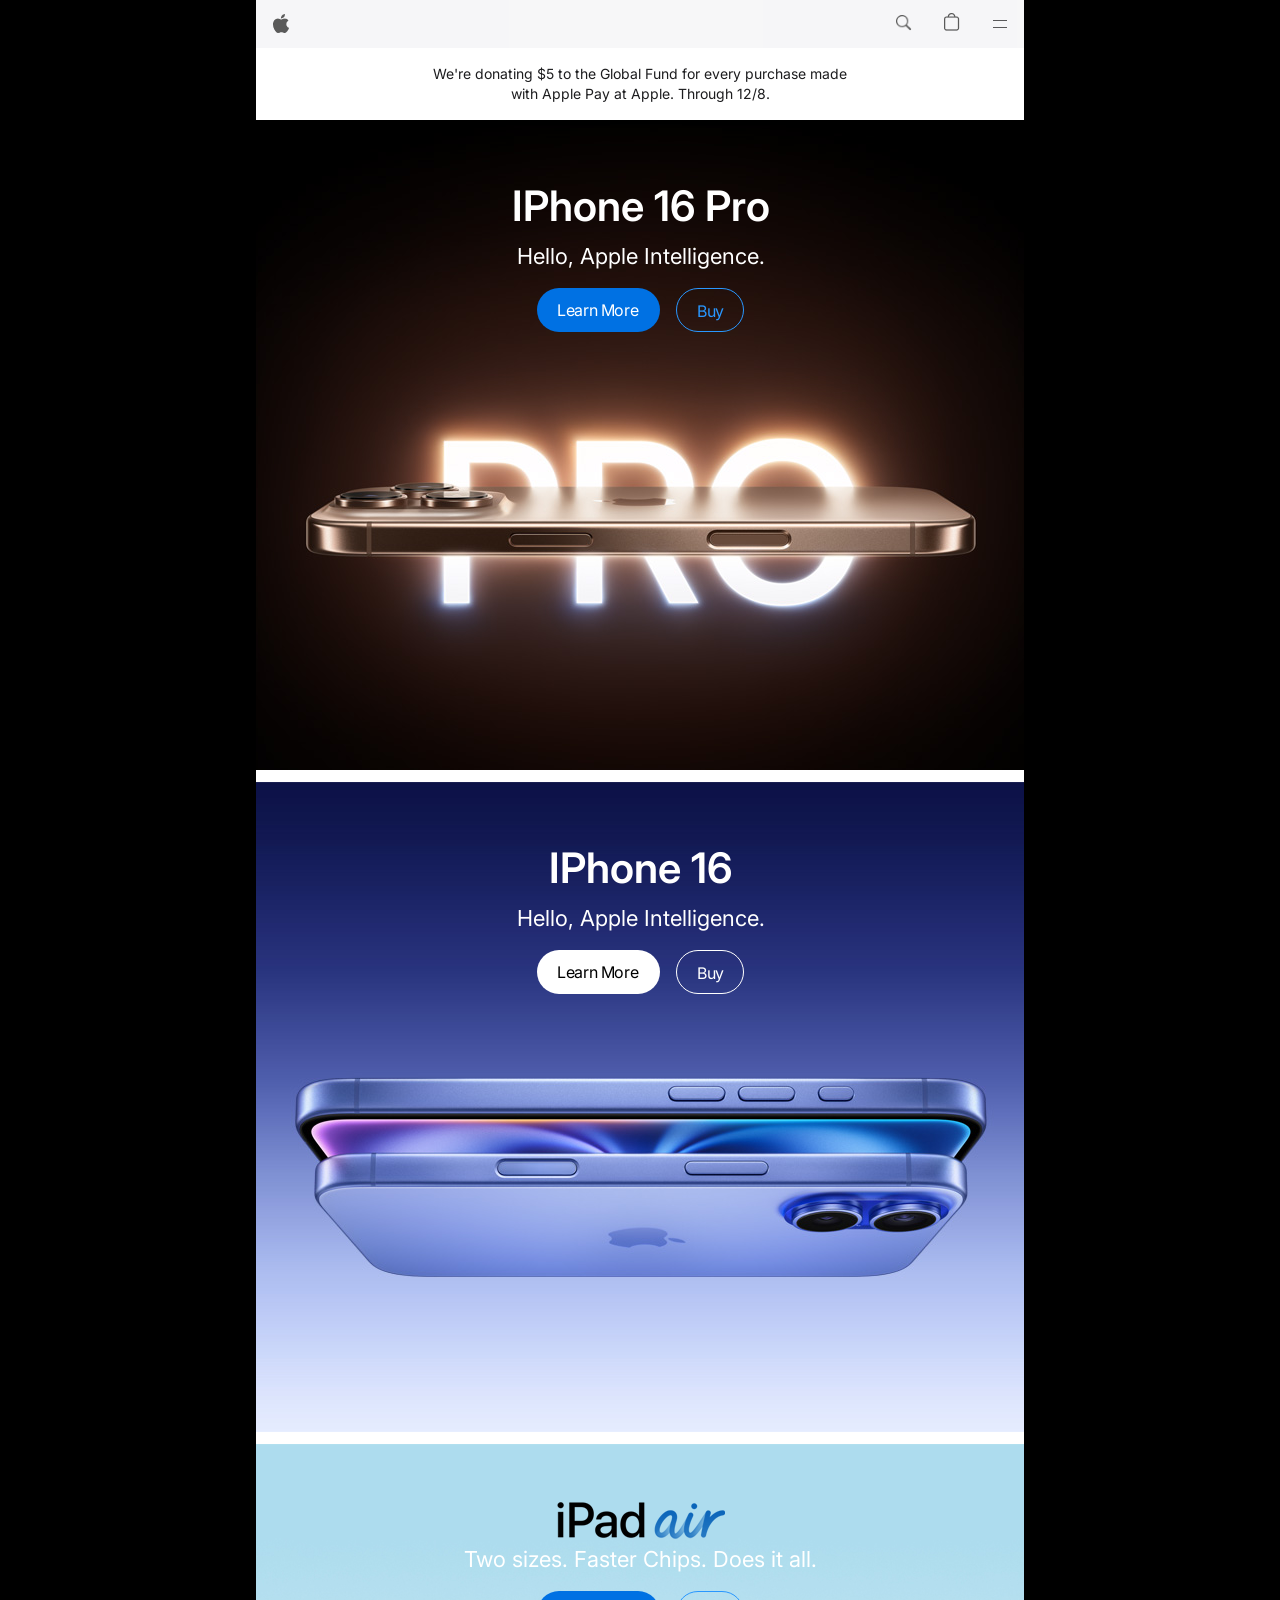
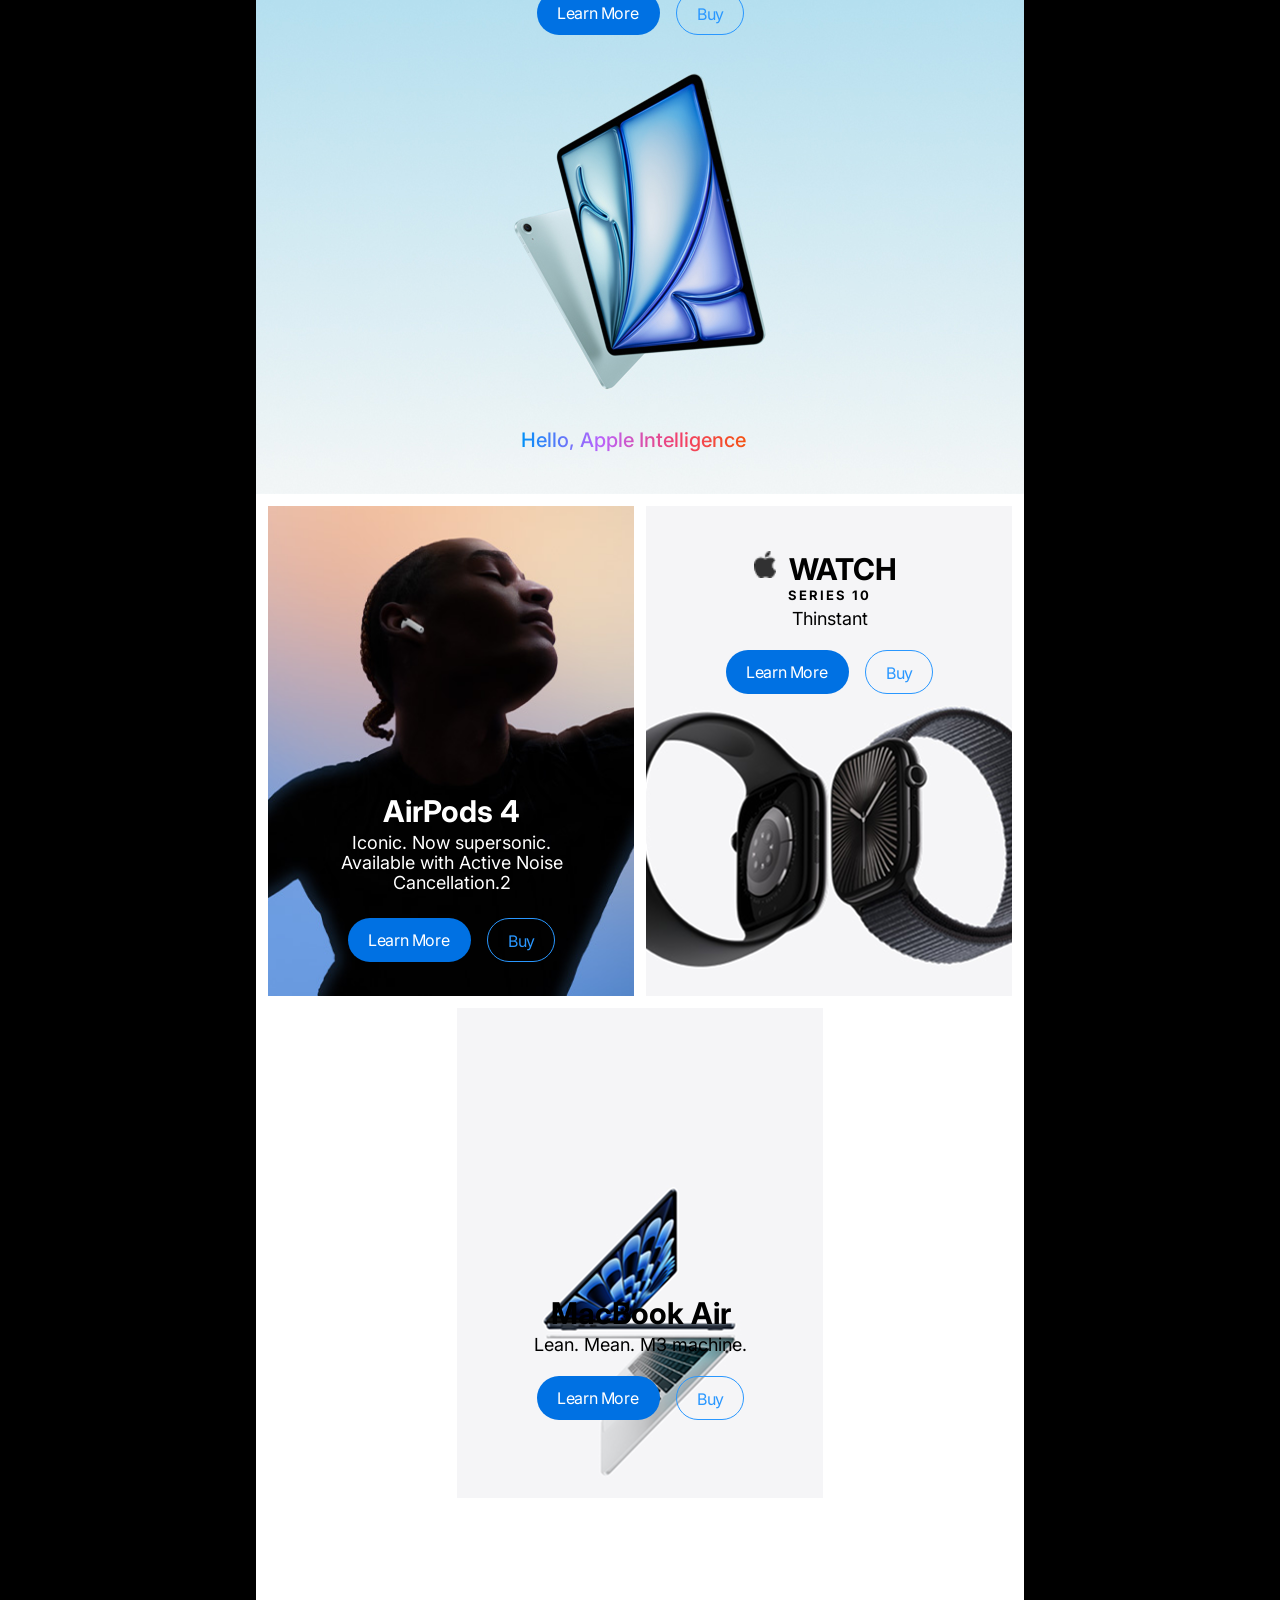
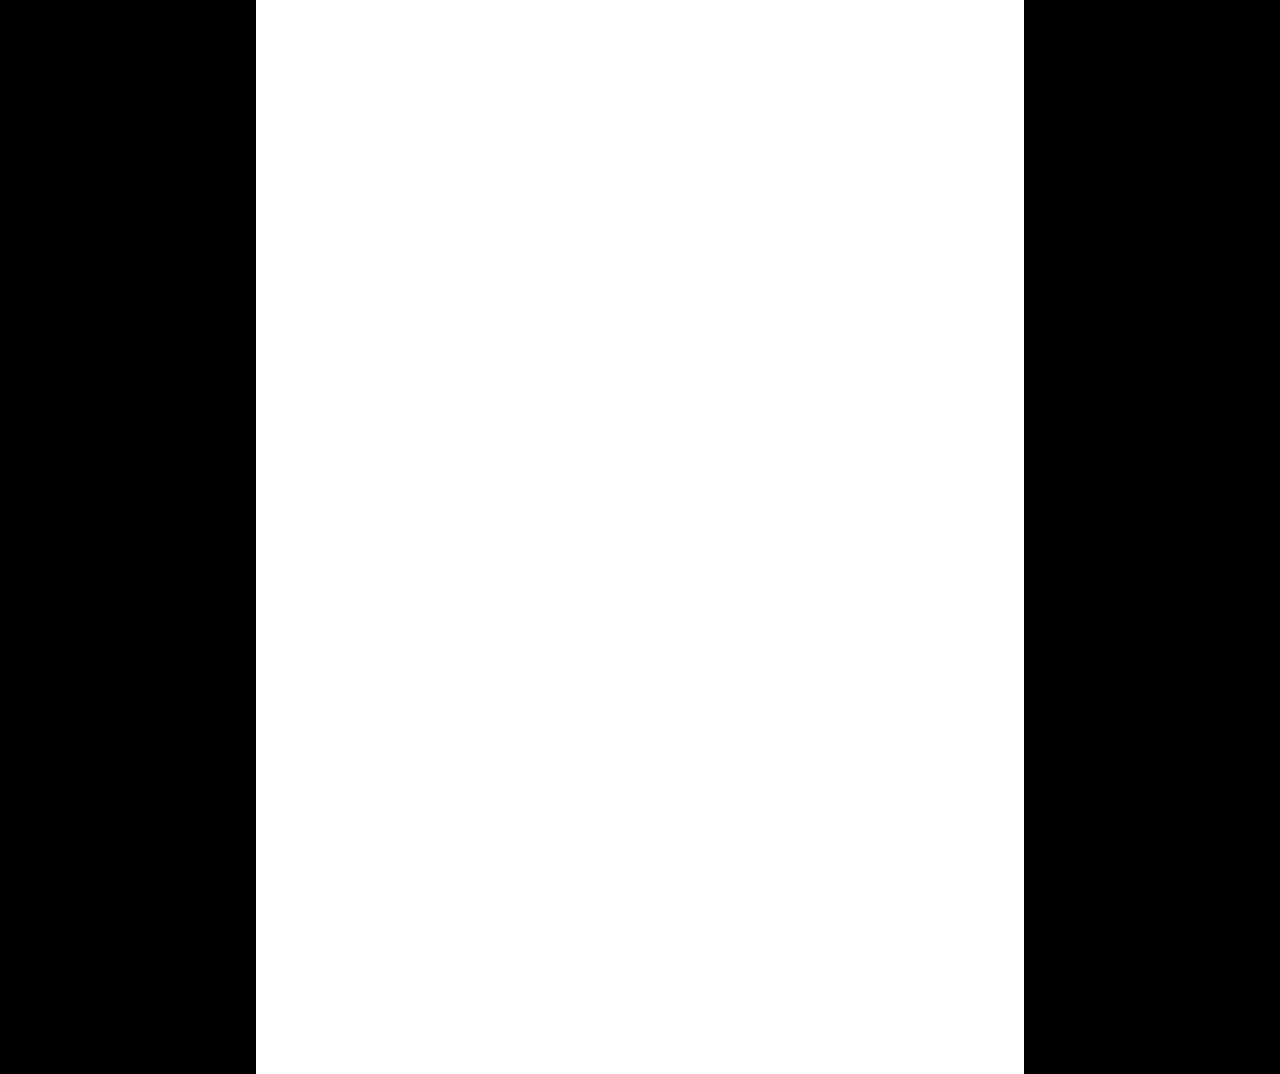
==== 768Tablet/index.html @ d5fe7b8f "first commit" ====
<!DOCTYPE html>
<html lang="en">
  <head>
    <link rel="stylesheet" href="./style.css" />
    <title>Apple Web Tablet</title>
  </head>
  <body>
    <div class="black">
      <div class="tablet">
        <div class="navglobal">
          <div class="overlay">
            <div class="buttonmenu">
              <div class="svg1">
                <div class="breadtop"></div>
                <div class="breadbottom"></div>
              </div>
            </div>
            <div class="buttonsearch">
              <div class="svg2">
                <img class="search" src="./search.png" alt="search" />
              </div>
            </div>
            <div class="buttonlogo">
              <div class="svg3">
                <img class="apple" src="./apple.png" alt="Apple" />
              </div>
            </div>
            <div class="item">
              <div class="buttonshop">
                <div class="svg4">
                  <img class="shop" src="./shop.png" alt="shop" />
                </div>
              </div>
            </div>
          </div>
        </div>
        <div class="section">
          <div class="frame20">
            <div class="frame19">
              <div class="were">
                We're donating $5 to the Global Fund for every purchase made
                with Apple Pay at Apple. Through 12/8.
              </div>
            </div>
          </div>
        </div>
        <div class="mainsection">
          <div class="home">
            <div class="background url1">
              <div class="frame1">
                <div class="frame2">
                  <div class="main1">IPhone 16 Pro</div>
                  <div class="main2">Hello, Apple Intelligence.</div>
                </div>
                <div class="buttons">
                  <div class="learnmore">
                    <div class="learn color1">Learn More</div>
                  </div>
                  <div class="buybutton">
                    <div class="buy color3">Buy</div>
                  </div>
                </div>
              </div>
              <div class="link"></div>
            </div>
            <div class="background url2">
              <div class="frame1">
                <div class="frame2">
                  <div class="main1">IPhone 16</div>
                  <div class="main2">Hello, Apple Intelligence.</div>
                </div>
                <div class="buttons">
                  <div class="learnmore colorl">
                    <div class="learn">Learn More</div>
                  </div>
                  <div class="buybutton colorb">
                    <div class="buy color2">Buy</div>
                  </div>
                </div>
              </div>
              <div class="link"></div>
            </div>
            <div class="background url3">
              <div class="colortext">Hello, Apple Intelligence</div>
              <div class="link">
                <div class="frame1">
                  <div class="frame2">
                    <div class="ipad"></div>
                    <div class="main2">
                      Two sizes. Faster Chips. Does it all.
                    </div>
                  </div>
                  <div class="buttons">
                    <div class="learnmore">
                      <div class="learn color1">Learn More</div>
                    </div>
                    <div class="buybutton">
                      <div class="buy color3">Buy</div>
                    </div>
                  </div>
                </div>
              </div>
            </div>
          </div>
          <div class="frame27">
            <div class="backgrounds urls1">
              <div class="frame24">
                <div class="frame241">
                  <div class="texts1 textscolor1">AirPods 4</div>
                  <div class="texts2 textscolor2">
                    Iconic. Now supersonic. Available with Active Noise
                    Cancellation.2
                  </div>
                </div>
                <div class="buttons">
                  <div class="learnmore">
                    <div class="learn color1">Learn More</div>
                  </div>
                  <div class="buybutton">
                    <div class="buy color3">Buy</div>
                  </div>
                </div>
              </div>
              <div class="links"></div>
            </div>
            <div class="backgrounds urls2">
              <div class="frame242">
                <div class="frame241">
                  <div class="frame4">
                    <div class="frame3">
                      <img class="watchlogo" src="./apple.png" alt="" />
                      <div class="texts1">WATCH</div>
                    </div>
                    <div class="series">SERIES 10</div>
                  </div>
                  <div class="texts2 textscolor3">Thinstant</div>
                </div>
                <div class="buttons">
                  <div class="learnmore">
                    <div class="learn color1">Learn More</div>
                  </div>
                  <div class="buybutton">
                    <div class="buy color3">Buy</div>
                  </div>
                </div>
              </div>
              <div class="links"></div>
            </div>
            <div class="backgrounds urls3">
              <div class="frame24">
                <div class="frame241">
                  <div class="texts1">MacBook Air</div>
                  <div class="texts2 textscolor3">Lean. Mean. M3 machine.</div>
                </div>
                <div class="buttons">
                  <div class="learnmore">
                    <div class="learn color1">Learn More</div>
                  </div>
                  <div class="buybutton">
                    <div class="buy color3">Buy</div>
                  </div>
                </div>
              </div>
              <div class="links"></div>
            </div>
          </div>
        </div>
        <div class="scroll"></div>
        <div class="tablist"></div>
        <div class="frame40"></div>
      </div>
    </div>
  </body>
</html>
---- 768Tablet/style.css ----
@import url("https://fonts.googleapis.com/css2?family=Inter:wght@100;200;300;400;500;600;700;800;900&display=swap");

* {
  margin: 0;
  padding: 0;
  box-sizing: border-box;
}

.black {
  display: flex;
  justify-content: center;
  background-color: black;
}

.tablet {
  display: flex;
  flex-direction: column;
  background-color: #ffffff;
  width: 768px;
  height: 4274px;
  gap: 12px;
}

.navglobal {
  position: relative;
  width: 768px;
  height: 48px;
  filter: blur(20);
}

.overlay {
  display: flex;
  width: 768px;
  height: 48px;
  background-color: #f5f5f7;
  opacity: 80%;
}

.buttonmenu {
  position: absolute;
  width: 48px;
  height: 48px;
  left: 720px;
  opacity: 80%;
}

.svg1 {
  position: absolute;
  width: 18px;
  height: 18px;
  top: 15px;
  left: 15px;
}

.breadtop {
  position: absolute;
  width: 14px;
  top: 5px;
  left: 2px;
  border-top: 1.2px solid black;
}

.breadbottom {
  position: absolute;
  width: 14px;
  top: 12px;
  left: 2px;
  border-top: 1.2px solid black;
}

.buttonsearch {
  position: absolute;
  width: 48px;
  height: 48px;
  left: 624px;
}

.svg2 {
  position: absolute;
  width: 17px;
  height: 48px;
  left: 15.5px;
}

.search {
  position: absolute;
  width: 16.05px;
  height: 16.03px;
  top: 15.46px;
  left: 0.45px;
}

.buttonlogo {
  width: 49px;
  height: 48px;
}

.svg3 {
  position: absolute;
  width: 18px;
  height: 48px;
  left: 16px;
}

.apple {
  position: absolute;
  width: 16px;
  height: 19px;
  top: 14px;
  left: 1px;
}

.item {
  position: absolute;
  width: 48px;
  height: 48px;
  left: 672px;
}

.buttonshop {
  width: 48px;
  height: 48px;
}

.svg4 {
  position: absolute;
  width: 17px;
  height: 48px;
  left: 15.5px;
}

.shop {
  position: absolute;
  width: 15.12px;
  height: 17.6px;
  top: 13.45px;
  left: 0.94px;
}

.section {
  display: flex;
  width: 768px;
  height: 48px;
  background-color: #ffffff;
}

.frame20 {
  display: flex;
  width: 768px;
  height: 48px;
  padding: 16px 10px;
  gap: 10px;
}

.frame19 {
  display: flex;
  justify-content: center;
  width: 768px;
  height: 16px;
  gap: 4px;
}

.were {
  display: flex;
  align-items: center;
  text-align: center;
  width: 444px;
  height: 16px;
  font-family: "inter";
  font-weight: 400;
  font-size: 14px;
  line-height: 20px;
  color: #1d1d1f;
}

.mainsection {
  display: flex;
  flex-direction: column;
  width: 768px;
  height: 3480px;
  gap: 12px;
}

.home {
  display: flex;
  flex-direction: column;
  width: 768px;
  height: 1974px;
  gap: 12px;
}

.background {
  position: relative;
  width: 768px;
  height: 650px;
  background-color: #f5f5f7;
  background-repeat: no-repeat;
  background-size: cover;
}

.url1 {
  background-image: url(./16pro.png);
}

.frame1 {
  display: flex;
  position: absolute;
  flex-direction: column;
  width: 405px;
  height: 75px;
  top: 56px;
  left: 182px;
  gap: 16px;
}

.frame2 {
  display: flex;
  align-items: center;
  flex-direction: column;
  width: 405px;
  height: 96px;
  gap: 4px;
}

.main1 {
  display: flex;
  justify-content: center;
  width: 405px;
  height: 60px;
  font-family: "inter";
  font-weight: 600;
  font-size: 42px;
  line-height: 60px;
  color: white;
}

.main2 {
  display: flex;
  justify-content: center;
  height: 405px;
  height: 32px;
  font-family: "inter";
  font-weight: 400;
  font-size: 22px;
  line-height: 32px;
  color: white;
}

.buttons {
  display: flex;
  justify-content: center;
  width: 100%;
  height: 44px;
  gap: 16px;
}

.learnmore {
  display: flex;
  width: 123px;
  height: 44px;
  padding: 12px 20px;
  gap: 10px;
  border-radius: 999px;
  background-color: #0071e3;
}

.colorl {
  background-color: white;
}

.color1 {
  color: white;
}

.learn {
  display: flex;
  width: 60000000px;
  height: 20px;
  font-family: "inter";
  font-weight: 400;
  font-size: 16px;
  line-height: 20px;
  letter-spacing: -0.37px;
}

.buybutton {
  display: flex;
  width: 68px;
  height: 44px;
  padding: 12px 20px;
  gap: 10px;
  border: 1px solid #2997ff;
  border-radius: 999px;
}

.colorb {
  border-color: white;
}

.color2 {
  color: white;
}

.color3 {
  color: #2997ff;
}

.buy {
  display: flex;
  width: 28px;
  height: 20px;
  font-family: "inter";
  font-weight: 400;
  font-size: 16px;
  line-height: 20px;
  letter-spacing: -0.37px;
}

.link {
  width: 768px;
  height: 650px;
}

.url2 {
  background-image: url(./16.png);
}

.url3 {
  background-image: url(./ipad.png);
}

.ipadair {
  width: 405px;
  height: 39px;
}

.ipad {
  background-image: url(./ipadair.png);
  background-repeat: no-repeat;
  height: 39px;
  width: 170px;
}

.colortext {
  display: flex;
  align-items: center;
  position: absolute;
  width: 238px;
  height: 24px;
  top: 584px;
  left: 265px;
  font-family: "inter";
  font-weight: 500;
  font-size: 20px;
  background: linear-gradient(to right, #0090f7, #ba62fc, #f2416b, #f55600);
  -webkit-background-clip: text;
  color: transparent;
}

.frame27 {
  display: flex;
  flex-wrap: wrap;
  justify-content: center;
  width: 768px;
  gap: 12px;
}

.backgrounds {
  position: relative;
  width: 366px;
  height: 490px;
  background-size: cover;
  background-repeat: no-repeat;
}

.frame24 {
  display: flex;
  flex-direction: column;
  width: 241px;
  height: 161px;
  gap: 16px;
  position: absolute;
  top: 287px;
  left: 63px;
}

.urls1 {
  background-image: url(./airpod.png);
}

.frame241 {
  display: flex;
  flex-direction: column;
  align-items: center;
  width: 241px;
  gap: 4px;
}

.texts1 {
  display: flex;
  justify-content: center;
  width: 200px;
  height: 36px;
  font-family: "inter";
  font-weight: 700;
  font-size: 30px;
  line-height: 36px;
}

.textscolor1 {
  color: white;
}

.texts2 {
  display: flex;
  justify-content: center;
  text-align: center;
  width: 241px;
  font-family: "inter";
  font-weight: 400;
  font-size: 18px;
  line-height: 20px;
  color: white;
}

.textscolor2 {
  color: white;
  height: 69px;
}

.textscolor3 {
  color: black;
  height: 25px;
}

.links {
  width: 366px;
  height: 490px;
}

.urls2 {
  background-image: url(./watch.png);
}

.frame242 {
  display: flex;
  flex-direction: column;
  width: 241px;
  height: 161px;
  gap: 16px;
  position: absolute;
  top: 45px;
  left: 63px;
}

.frame4 {
  display: flex;
  flex-direction: column;
  width: 152px;
  height: 54px;
  gap: 4px;
}

.frame3 {
  display: flex;
  width: 152px;
  height: 34px;
  gap: 4px;
}

.watchlogo {
  width: 22px;
  height: 27px;
}

.series {
  text-align: center;
  width: 152px;
  height: 16px;
  font-family: "inter";
  font-weight: 700;
  font-size: 13px;
  line-height: 100%;
  letter-spacing: 2px;
}

.urls3 {
  background-image: url(./macbook.png);
}
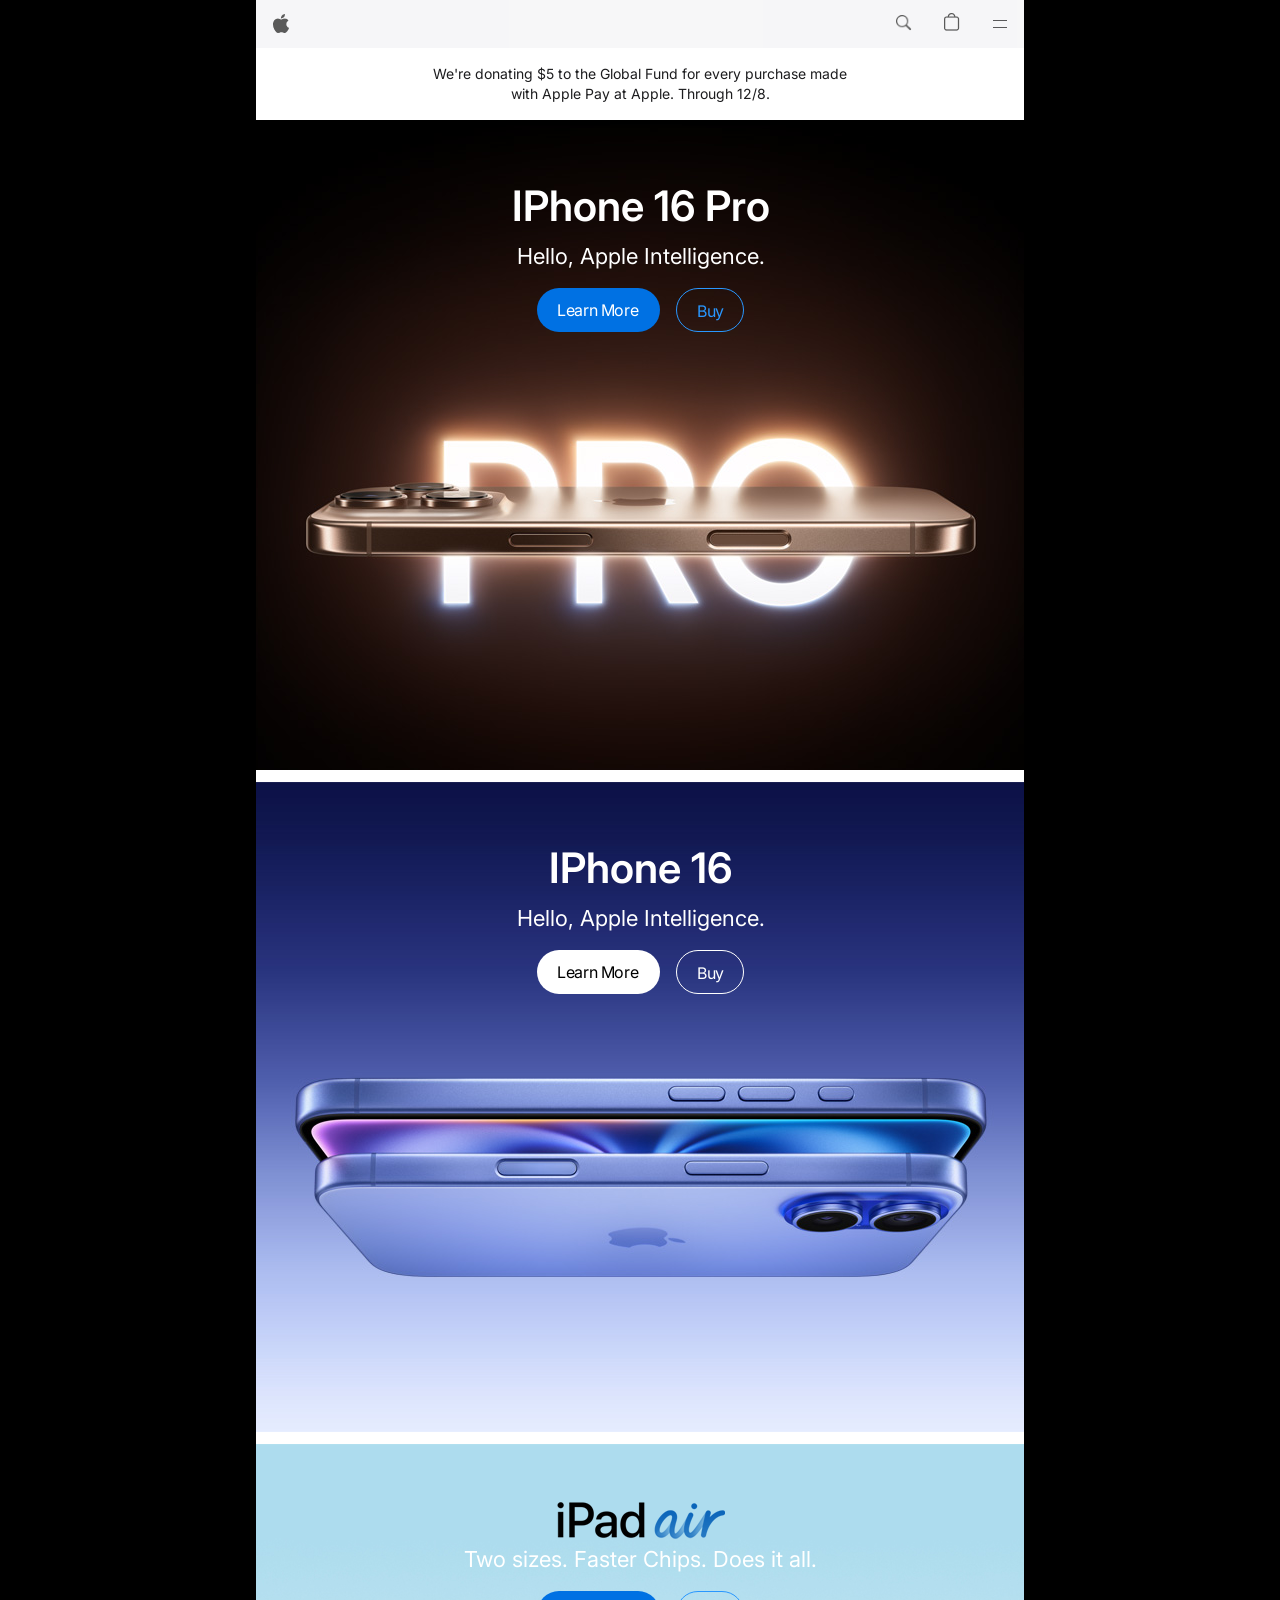
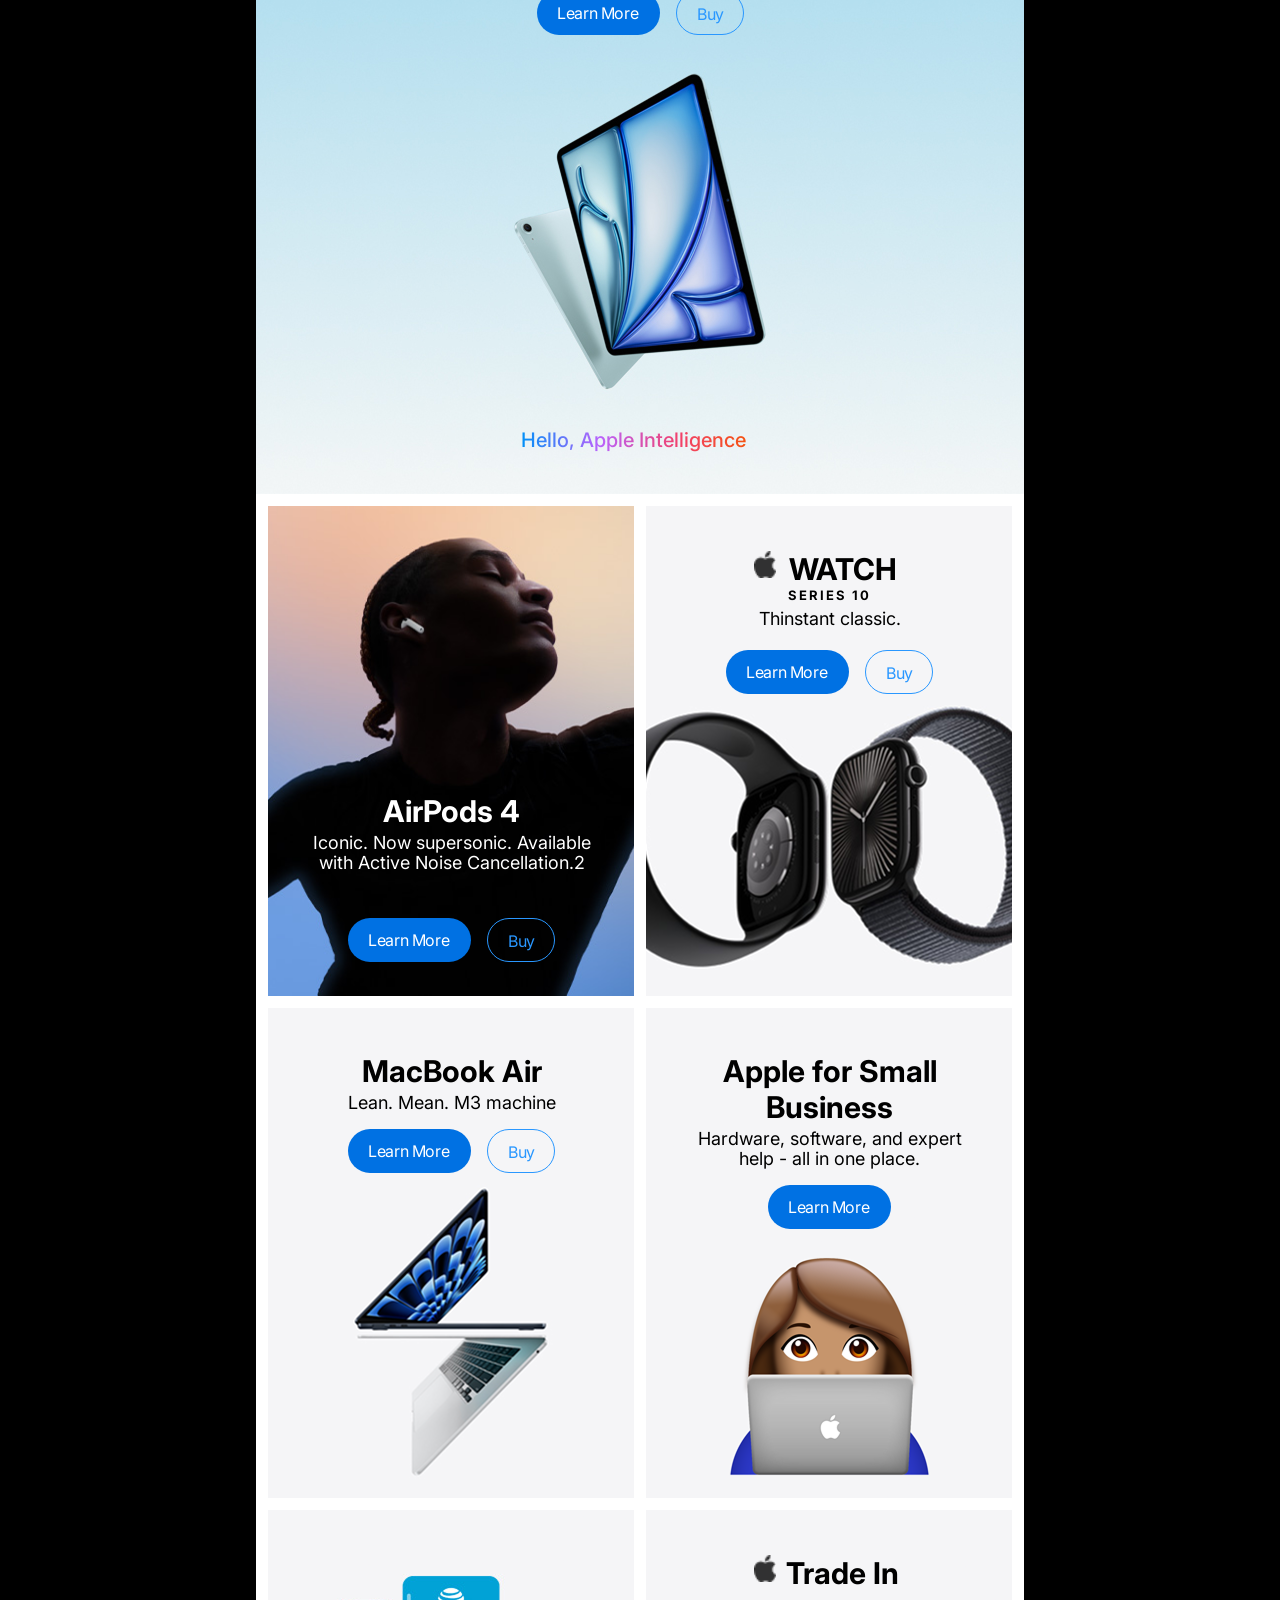
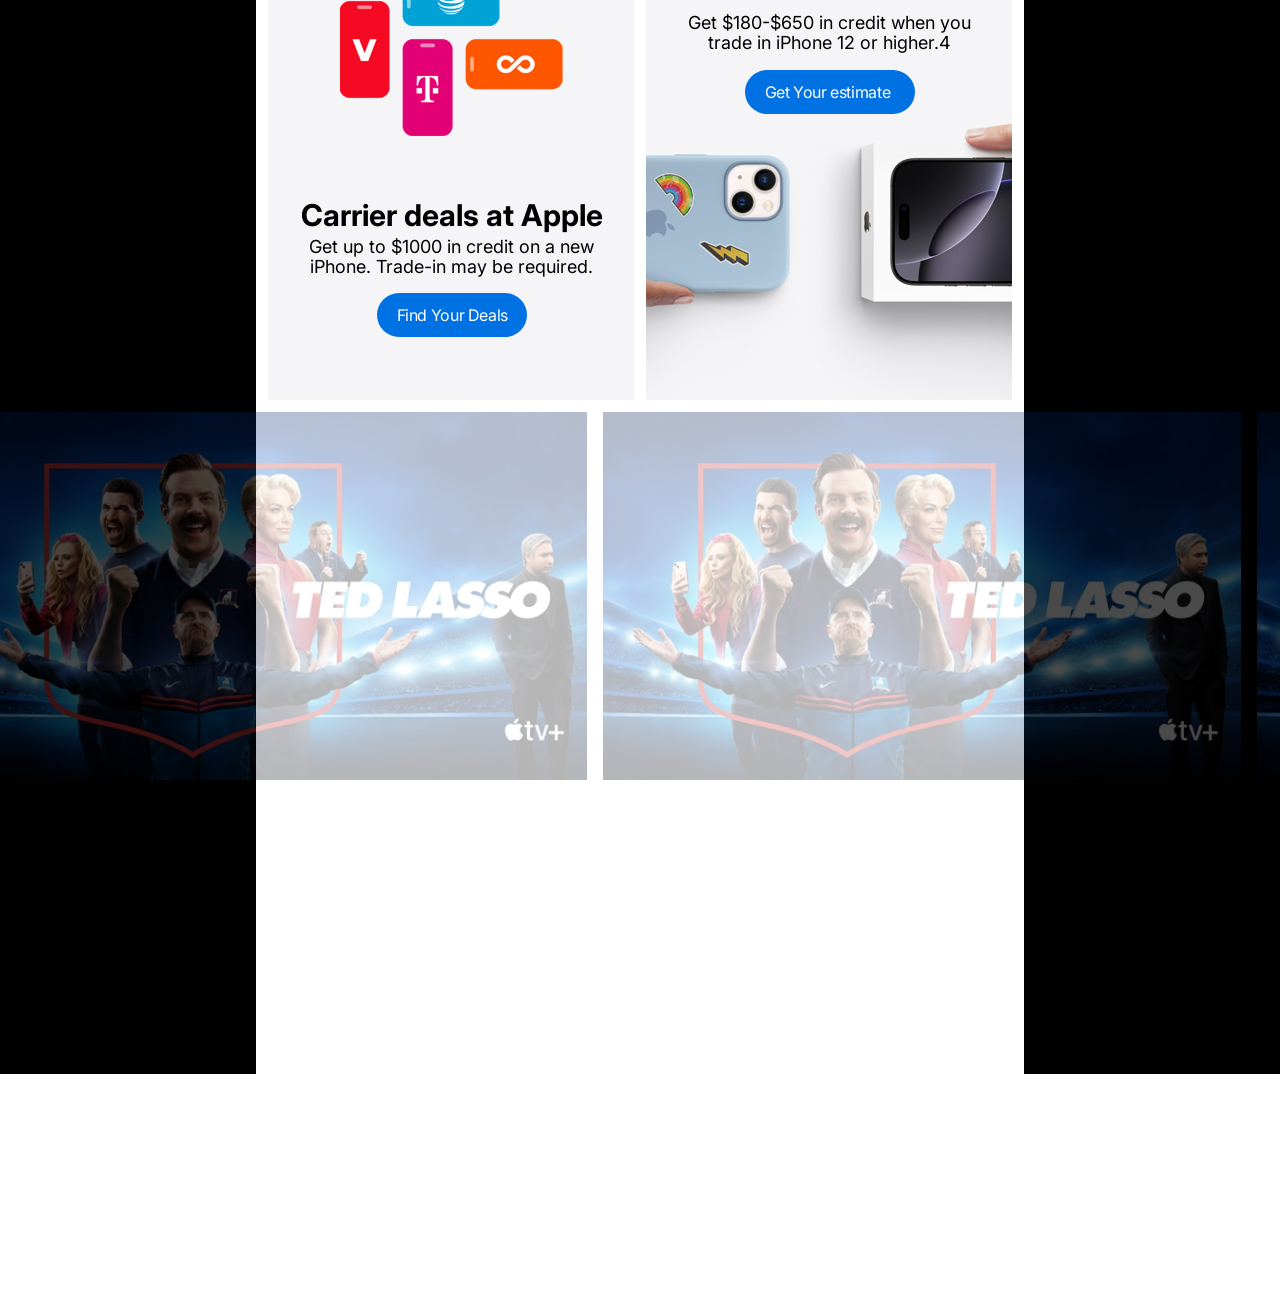
==== commit 0792daa6: "a" ====
--- a/768Tablet/index.html
+++ b/768Tablet/index.html
@@ -133,7 +133,7 @@
                     </div>
                     <div class="series">SERIES 10</div>
                   </div>
-                  <div class="texts2 textscolor3">Thinstant</div>
+                  <div class="texts2 textscolor3">Thinstant classic.</div>
                 </div>
                 <div class="buttons">
                   <div class="learnmore">
@@ -147,25 +147,123 @@
               <div class="links"></div>
             </div>
             <div class="backgrounds urls3">
+              <div class="frame242">
+                <div class="frame241">
+                  <div class="texts1">MacBook Air</div>
+                  <div class="texts2">Lean. Mean. M3 machine</div>
+                </div>
+                <div class="buttons">
+                  <div class="learnmore">
+                    <div class="learn color1">Learn More</div>
+                  </div>
+                  <div class="buybutton">
+                    <div class="buy color3">Buy</div>
+                  </div>
+                </div>
+              </div>
+              <div class="links"></div>
+            </div>
+            <div class="backgrounds urls4">
+              <div class="frame242">
+                <div class="frame241">
+                  <div class="texts3">Apple for Small Business</div>
+                  <div class="texts2">
+                    Hardware, software, and expert help - all in one place.
+                  </div>
+                </div>
+                <div class="buttons">
+                  <div class="learnmore">
+                    <div class="learn color1">Learn More</div>
+                  </div>
+                </div>
+              </div>
+              <div class="links"></div>
+            </div>
+            <div class="backgrounds urls5">
               <div class="frame24">
                 <div class="frame241">
-                  <div class="texts1">MacBook Air</div>
-                  <div class="texts2 textscolor3">Lean. Mean. M3 machine.</div>
-                </div>
-                <div class="buttons">
-                  <div class="learnmore">
-                    <div class="learn color1">Learn More</div>
-                  </div>
-                  <div class="buybutton">
-                    <div class="buy color3">Buy</div>
-                  </div>
-                </div>
-              </div>
-              <div class="links"></div>
-            </div>
-          </div>
-        </div>
-        <div class="scroll"></div>
+                  <div class="texts1">Carrier deals at Apple</div>
+                  <div class="texts2">
+                    Get up to $1000 in credit on a new iPhone. Trade-in may be
+                    required.
+                  </div>
+                </div>
+                <div class="buttons">
+                  <div class="deals">
+                    <div class="learn color1">Find Your Deals</div>
+                  </div>
+                </div>
+              </div>
+              <div class="links"></div>
+            </div>
+            <div class="backgrounds urls6">
+              <div class="frame242">
+                <div class="frame241">
+                  <div class="frame4">
+                    <div class="frame3">
+                      <img class="watchlogo" src="./apple.png" alt="" />
+                      <div class="texts1">Trade In</div>
+                    </div>
+                  </div>
+                  <div class="texts2 textscolor3">
+                    Get $180-$650 in credit when you trade in iPhone 12 or
+                    higher.4
+                  </div>
+                </div>
+                <div class="buttons">
+                  <div class="estimate">
+                    <div class="learn color1">Get Your estimate</div>
+                  </div>
+                </div>
+              </div>
+              <div class="links"></div>
+            </div>
+          </div>
+        </div>
+        <div class="scroll">
+          <div class="frame38">
+            <div class="frame28">
+              <div class="gradient"></div>
+              <div class="linkm"></div>
+            </div>
+            <div class="frame28">
+              <div class="gradient"></div>
+              <div class="linkm"></div>
+            </div>
+            <div class="frame28">
+              <div class="gradient"></div>
+              <div class="linkm"></div>
+            </div>
+            <div class="frame28">
+              <div class="gradient"></div>
+              <div class="linkm"></div>
+            </div>
+            <div class="frame28">
+              <div class="gradient"></div>
+              <div class="linkm"></div>
+            </div>
+            <div class="frame28">
+              <div class="gradient"></div>
+              <div class="linkm"></div>
+            </div>
+            <div class="frame28">
+              <div class="gradient"></div>
+              <div class="linkm"></div>
+            </div>
+            <div class="frame28">
+              <div class="gradient"></div>
+              <div class="linkm"></div>
+            </div>
+            <div class="frame28">
+              <div class="gradient"></div>
+              <div class="linkm"></div>
+            </div>
+            <div class="frame28">
+              <div class="gradient"></div>
+              <div class="linkm"></div>
+            </div>
+          </div>
+        </div>
         <div class="tablist"></div>
         <div class="frame40"></div>
       </div>
--- a/768Tablet/style.css
+++ b/768Tablet/style.css
@@ -10,6 +10,30 @@
   display: flex;
   justify-content: center;
   background-color: black;
+}
+
+.urls1 {
+  background-image: url(./airpod.png);
+}
+
+.urls2 {
+  background-image: url(./watch.png);
+}
+
+.urls3 {
+  background-image: url(./macbook.png);
+}
+
+.urls4 {
+  background-image: url(./small.png);
+}
+
+.urls5 {
+  background-image: url(./deals.png);
+}
+
+.urls6 {
+  background-image: url(./trade.png);
 }
 
 .tablet {
@@ -384,10 +408,6 @@
   left: 63px;
 }
 
-.urls1 {
-  background-image: url(./airpod.png);
-}
-
 .frame241 {
   display: flex;
   flex-direction: column;
@@ -399,7 +419,8 @@
 .texts1 {
   display: flex;
   justify-content: center;
-  width: 200px;
+  text-align: center;
+  width: 400px;
   height: 36px;
   font-family: "inter";
   font-weight: 700;
@@ -415,12 +436,11 @@
   display: flex;
   justify-content: center;
   text-align: center;
-  width: 241px;
+  width: 285px;
   font-family: "inter";
   font-weight: 400;
   font-size: 18px;
   line-height: 20px;
-  color: white;
 }
 
 .textscolor2 {
@@ -436,10 +456,6 @@
 .links {
   width: 366px;
   height: 490px;
-}
-
-.urls2 {
-  background-image: url(./watch.png);
 }
 
 .frame242 {
@@ -487,3 +503,72 @@
 .urls3 {
   background-image: url(./macbook.png);
 }
+
+.texts3 {
+  display: flex;
+  justify-content: center;
+  text-align: center;
+  width: 257px;
+  height: 72px;
+  font-family: "inter";
+  font-weight: 700;
+  font-size: 30px;
+  line-height: 36px;
+}
+
+.deals {
+  display: flex;
+  width: 150px;
+  height: 44px;
+  padding: 12px 20px;
+  gap: 10px;
+  border-radius: 999px;
+  background-color: #0071e3;
+}
+
+.estimate {
+  display: flex;
+  width: 170px;
+  height: 44px;
+  padding: 12px 20px;
+  gap: 10px;
+  border-radius: 999px;
+  margin-top: 16px;
+  background-color: #0071e3;
+}
+
+.scroll {
+  display: flex;
+  width: 768px;
+  height: 368px;
+  overflow-x: auto;
+  scroll-snap-type: x mandatory;
+  scroll-behavior: smooth;
+  scrollbar-width: none;
+}
+
+.frame38 {
+  display: flex;
+  position: absolute;
+  width: 7034px;
+  height: 368px;
+  left: -705px;
+  gap: 16px;
+  flex: 0 0 100%;
+  width: 100%;
+  height: 100%;
+}
+
+.frame28 {
+  width: 638px;
+  height: 368px;
+}
+
+.linkm {
+  width: 638px;
+  height: 368px;
+  opacity: 29%;
+  background-image: url(./movie.jpg);
+  background-size: cover;
+  background-repeat: no-repeat;
+}
